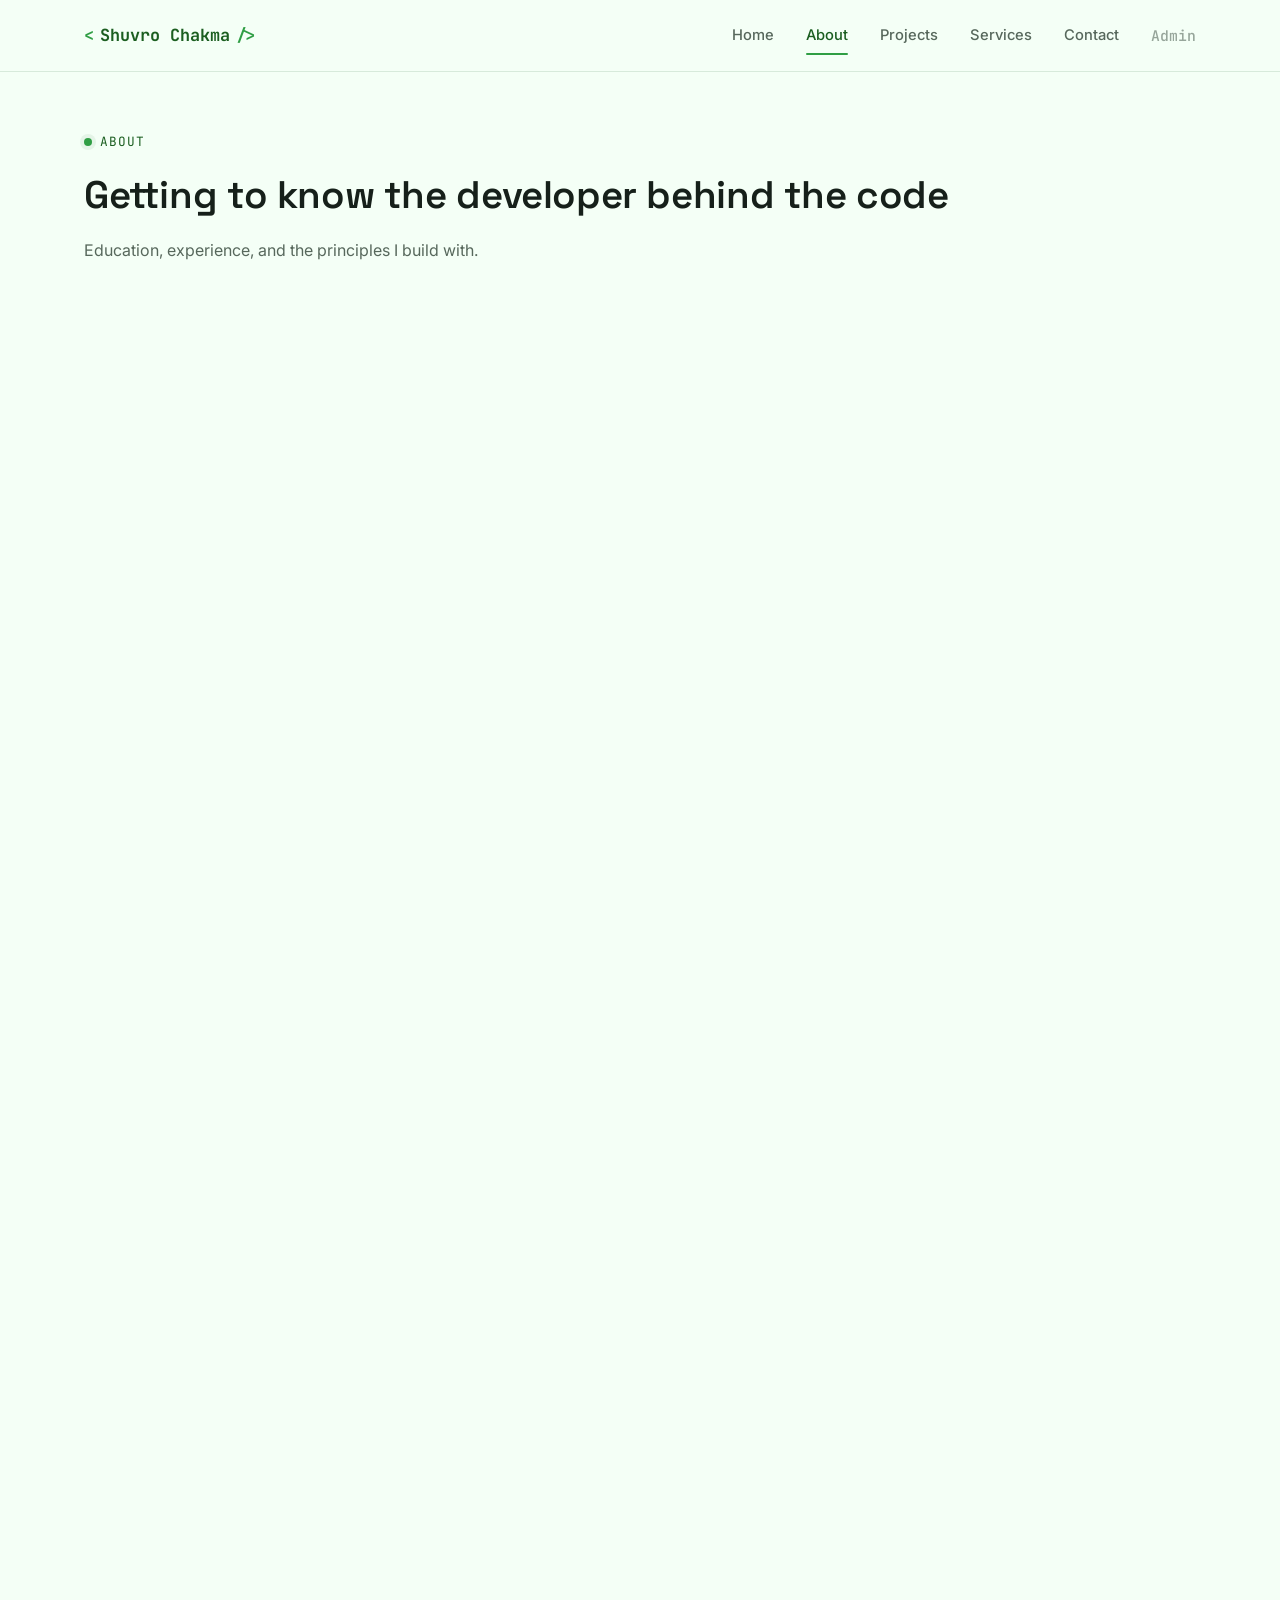
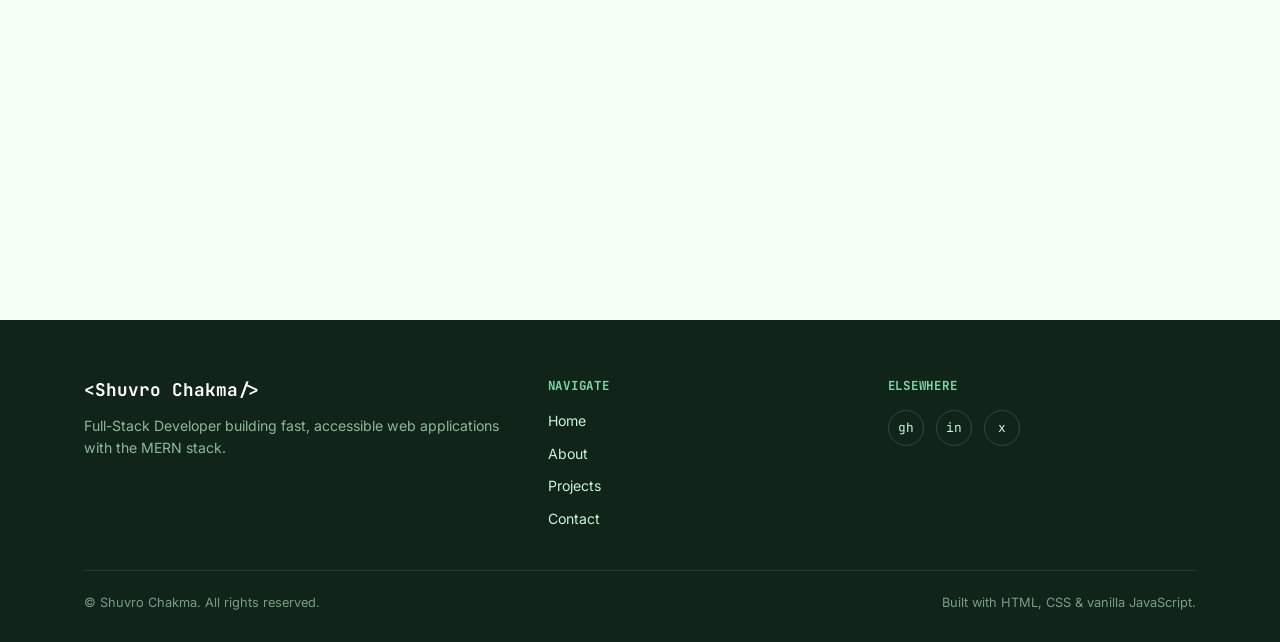
==== About.html @ 1647ba87 "portfolio done" ====
<!DOCTYPE html>
<html lang="en">
<head>
<meta charset="UTF-8">
<meta name="viewport" content="width=device-width, initial-scale=1.0">
<title>About — Shuvro Chakma</title>
<meta name="description" content="About Shuvro Chakma: education, experience, and working philosophy.">
<link rel="preconnect" href="https://fonts.googleapis.com">
<link href="https://fonts.googleapis.com/css2?family=Space+Grotesk:wght@500;600;700&family=Inter:wght@400;500;600&family=JetBrains+Mono:wght@400;500;700&display=swap" rel="stylesheet">
<link rel="stylesheet" href="css/style.css">
<link rel="stylesheet" href="css/responsive.css">
</head>
<body>

<header class="navbar">
  <div class="container">
    <a href="homepage.html" class="brand"><span class="bracket">&lt;</span>Shuvro Chakma<span class="bracket">/&gt;</span></a>
    <nav class="nav-links" id="nav-links">
      <a href="homepage.html">Home</a>
      <a href="about.html" aria-current="page">About</a>
      <a href="projects.html">Projects</a>
      <a href="homepage.html#services">Services</a>
      <a href="homepage.html#contact">Contact</a>
      <a href="admin.html" class="admin-link">Admin</a>
    </nav>
    <button class="nav-toggle" aria-label="Toggle navigation menu" aria-expanded="false">
      <span></span><span></span><span></span>
    </button>
  </div>
</header>

<main>
  <section class="page-hero">
    <div class="container">
      <p class="eyebrow">About</p>
      <h1 class="section-title">Getting to know the developer behind the code</h1>
      <p class="section-sub">Education, experience, and the principles I build with.</p>
    </div>
  </section>

  <section class="section reveal">
    <div class="container about-grid">
      <div>
        <div class="photo-frame" data-profile-photo>
          <span class="photo-placeholder">
            No photo set yet.<br>Add one from the <a href="admin.html" style="color:var(--accent-dark); text-decoration:underline;">Admin panel</a>.
          </span>
        </div>
      </div>

      <div>
        <div class="about-block">
          <h3>Overview</h3>
          <p>I'm a Full-Stack Developer with interest in the Frontend Development using React, Node.js and Express on the backend, and MongoDB for data. I like projects where I can own a feature from the database schema through to the pixels on screen.</p>
          <p>Outside of client and personal projects, I spend time reading through other people's code, refining small UI details, and keeping my tooling (Git, Vite, Postman) sharp so the actual building goes faster.</p>
        </div>

        <div class="about-block">
          <h3>Education</h3>
          <div class="timeline">
            <div class="timeline-item">
              <div class="timeline-date">2018 — 2022</div>
              <div class="timeline-role">B.Sc. in Computer Science & Engineering</div>
              <div class="timeline-org">Technology Unit -  University of Dhaka</div>
              <p style="color:var(--text-muted); font-size:0.9rem;">Focused on web technologies, database systems, and software engineering practices.</p>
            </div>
            <!-- <div class="timeline-item">
              <div class="timeline-date">2025</div>
              <div class="timeline-role">MERN Stack Certification</div>
              <div class="timeline-org">Online / Self-paced</div>
              <p style="color:var(--text-muted); font-size:0.9rem;">Hands-on certification covering React, Node.js, Express, and MongoDB fundamentals through advanced patterns.</p>
            </div> -->
          </div>
        </div>

        <div class="about-block">
          <h3>Experience</h3>
          <div class="timeline">
            <div class="timeline-item">
              <div class="timeline-date">2023 — Present</div>
              <div class="timeline-role">Web Developer (Freelance)</div>
              <div class="timeline-org">Self-employed</div>
              <ul>
                <li>Built frontend and shipped web applications for small business clients.</li>
                <li>Designed REST APIs and authentication flows using Node.js, Express, and JWT.</li>
                <li>Delivered responsive React frontends styled with Tailwind CSS and Bootstrap.</li>
              </ul>
            </div>
            <div class="timeline-item">
              <div class="timeline-date">2024 — 2025</div>
              <div class="timeline-role">Business Development Executive and Web Analyst</div>
              <div class="timeline-org">Core Dhaka</div>
              <ul>
                <li>Supported business operations and web project execution by bridging client requirements, business strategy, and technical delivery for agency projects.
                </li>
                <li>Worked closely with clients and internal teams to clarify requirements, document needs, prioritize tasks, and align project outcomes with brand, sales, and operational goals.
                </li>
                <li>Prepared structured project information, technical specifications, and progress updates to support decision-making and smooth execution.</li>
                <li>Led the development and launch of the company landing page using WordPress and Elementor, improving SEO readiness, conversion flow, and lead generation support.</li>
                <li>Led the development and launch of the company landing page using WordPress and Elementor, improving SEO readiness, conversion flow, and lead generation support.</li>
                <li>Coordinated a luxury jewelry e-commerce platform project from UI planning to frontend integration using React and TypeScript, ensuring clear communication between business and technical priorities.
                </li>
                <li>Handled correspondence and client communication professionally, maintaining organized project records and follow-ups.</li>
                <li>Demonstrated ownership, adaptability, and willingness to learn new tools while supporting both business development and technical execution.</li>
              </ul>
            </div>
          </div>
        </div>

        <div class="about-block">
          <h3>Strengths & working philosophy</h3>
          <div class="strengths-grid">
            <div class="strength-card"><h4>Detail-oriented</h4><p style="color:var(--text-muted); font-size:0.85rem;">I sweat small UX and edge-case details others skip.</p></div>
            <div class="strength-card"><h4>Clear communicator</h4><p style="color:var(--text-muted); font-size:0.85rem;">I explain technical trade-offs in plain language.</p></div>
            <div class="strength-card"><h4>Fast learner</h4><p style="color:var(--text-muted); font-size:0.85rem;">Comfortable picking up new tools and APIs quickly.</p></div>
            <div class="strength-card"><h4>Ship-focused</h4><p style="color:var(--text-muted); font-size:0.85rem;">I favor working software over perfect plans.</p></div>
          </div>
        </div>
      </div>
    </div>
  </section>
</main>

<footer class="footer">
  <div class="container">
    <div class="footer-grid">
      <div>
        <div class="footer-brand">&lt;Shuvro Chakma/&gt;</div>
        <p>Full-Stack Developer building fast, accessible web applications with the MERN stack.</p>
      </div>
      <div>
        <h4>Navigate</h4>
        <div class="footer-links">
          <a href="homepage.html">Home</a>
          <a href="about.html">About</a>
          <a href="projects.html">Projects</a>
          <a href="homepage.html#contact">Contact</a>
        </div>
      </div>
      <div>
        <h4>Elsewhere</h4>
        <div class="footer-social">
          <a href="#" aria-label="GitHub">gh</a>
          <a href="#" aria-label="LinkedIn">in</a>
          <a href="#" aria-label="Twitter / X">x</a>
        </div>
      </div>
    </div>
    <div class="footer-bottom">
      <span>© <span data-year></span> Shuvro Chakma. All rights reserved.</span>
      <span>Built with HTML, CSS & vanilla JavaScript.</span>
    </div>
  </div>
</footer>

<button class="back-to-top" aria-label="Back to top">↑</button>

<script src="js/app.js"></script>
</body>
</html>
---- css/style.css ----
/* ============================================
   PORTFOLIO STYLESHEET
   Theme: Developer / Terminal-inspired, green & white
   ============================================ */

/* ---- Design tokens ---- */
:root {
  --bg: #F4FFF6;
  --bg-alt: #E8F5E9;
  --surface: #FFFFFF;
  --border: #D7EADB;
  --text: #16201A;
  --text-muted: #57685C;
  --accent: #2F9E44;
  --accent-dark: #1B5E20;
  --accent-light: #E4F4E7;
  --accent-soft: #CFEAD6;
  --code-bg: #10241A;
  --code-text: #C9F4D6;
  --radius-sm: 6px;
  --radius-md: 12px;
  --radius-lg: 20px;
  --shadow-sm: 0 1px 3px rgba(20, 60, 30, 0.08);
  --shadow-md: 0 8px 24px rgba(20, 60, 30, 0.10);
  --shadow-lg: 0 20px 48px rgba(20, 60, 30, 0.14);
  --font-display: 'Space Grotesk', 'Segoe UI', sans-serif;
  --font-body: 'Inter', 'Segoe UI', sans-serif;
  --font-mono: 'JetBrains Mono', 'Courier New', monospace;
  --max-width: 1160px;
  --nav-height: 72px;
}

/* ---- Reset ---- */
* { margin: 0; padding: 0; box-sizing: border-box; }

html {
  scroll-behavior: smooth;
  font-size: 100%;
}

@media (prefers-reduced-motion: reduce) {
  html { scroll-behavior: auto; }
  *, *::before, *::after {
    animation-duration: 0.01ms !important;
    animation-iteration-count: 1 !important;
    transition-duration: 0.01ms !important;
  }
}

body {
  font-family: var(--font-body);
  color: var(--text);
  background: var(--bg);
  line-height: 1.6;
  -webkit-font-smoothing: antialiased;
}

img { max-width: 100%; display: block; }
a { color: inherit; text-decoration: none; }
ul { list-style: none; }
button { font-family: inherit; cursor: pointer; }
input, textarea, select { font-family: inherit; }

:focus-visible {
  outline: 2px solid var(--accent-dark);
  outline-offset: 3px;
}

.container {
  max-width: var(--max-width);
  margin: 0 auto;
  padding: 0 24px;
}

.eyebrow {
  font-family: var(--font-mono);
  font-size: 0.8rem;
  letter-spacing: 0.08em;
  text-transform: uppercase;
  color: var(--accent-dark);
  display: inline-flex;
  align-items: center;
  gap: 8px;
  margin-bottom: 12px;
}
.eyebrow::before {
  content: "";
  width: 8px;
  height: 8px;
  border-radius: 50%;
  background: var(--accent);
  box-shadow: 0 0 0 4px var(--accent-light);
}

.section-title {
  font-family: var(--font-display);
  font-size: clamp(1.8rem, 3vw, 2.4rem);
  font-weight: 600;
  letter-spacing: -0.01em;
  margin-bottom: 12px;
}

.section-sub {
  color: var(--text-muted);
  max-width: 60ch;
  margin-bottom: 40px;
}

.section {
  padding: 96px 0;
}
.section--alt { background: var(--bg-alt); }

/* ---- Buttons ---- */
.btn {
  display: inline-flex;
  align-items: center;
  gap: 8px;
  padding: 13px 24px;
  border-radius: var(--radius-sm);
  font-weight: 600;
  font-size: 0.95rem;
  border: 1px solid transparent;
  transition: transform 0.15s ease, box-shadow 0.15s ease, background 0.15s ease;
}
.btn:hover { transform: translateY(-2px); }
.btn-primary {
  background: var(--accent-dark);
  color: #fff;
  box-shadow: var(--shadow-sm);
}
.btn-primary:hover { background: #164a1a; box-shadow: var(--shadow-md); }
.btn-outline {
  background: transparent;
  color: var(--accent-dark);
  border-color: var(--accent-dark);
}
.btn-outline:hover { background: var(--accent-light); }
.btn-ghost {
  background: var(--surface);
  color: var(--text);
  border-color: var(--border);
}
.btn-ghost:hover { border-color: var(--accent); color: var(--accent-dark); }
.btn-sm { padding: 8px 14px; font-size: 0.82rem; }
.btn-danger { background: #C0392B; color: #fff; }
.btn-danger:hover { background: #a5301f; }

/* ---- Navbar ---- */
.navbar {
  position: sticky;
  top: 0;
  z-index: 100;
  height: var(--nav-height);
  display: flex;
  align-items: center;
  background: rgba(244, 255, 246, 0.85);
  backdrop-filter: blur(10px);
  border-bottom: 1px solid var(--border);
}
.navbar .container {
  display: flex;
  align-items: center;
  justify-content: space-between;
  width: 100%;
}
.brand {
  font-family: var(--font-mono);
  font-weight: 700;
  font-size: 1.05rem;
  color: var(--accent-dark);
  display: flex;
  align-items: center;
  gap: 6px;
}
.brand .bracket { color: var(--accent); }

.nav-links {
  display: flex;
  gap: 32px;
  align-items: center;
}
.nav-links a {
  font-size: 0.92rem;
  font-weight: 500;
  color: var(--text-muted);
  position: relative;
  padding: 4px 0;
  transition: color 0.15s ease;
}
.nav-links a:hover,
.nav-links a[aria-current="page"] { color: var(--accent-dark); }
.nav-links a[aria-current="page"]::after {
  content: "";
  position: absolute;
  left: 0; right: 0; bottom: -4px;
  height: 2px;
  background: var(--accent);
  border-radius: 2px;
}

.nav-toggle {
  display: none;
  flex-direction: column;
  gap: 5px;
  background: none;
  border: none;
  padding: 8px;
}
.nav-toggle span {
  width: 22px;
  height: 2px;
  background: var(--text);
  border-radius: 2px;
}

/* ---- Hero ---- */
.hero {
  padding: 88px 0 96px;
  overflow: hidden;
}
.hero .container {
  display: grid;
  grid-template-columns: 1.05fr 0.95fr;
  gap: 56px;
  align-items: center;
}
.hero-name {
  font-family: var(--font-display);
  font-size: clamp(2.4rem, 5vw, 3.6rem);
  font-weight: 700;
  line-height: 1.08;
  letter-spacing: -0.02em;
  margin-bottom: 14px;
}
.hero-name .accent-text { color: var(--accent-dark); }
.hero-title {
  font-family: var(--font-mono);
  font-size: 1.05rem;
  color: var(--accent-dark);
  margin-bottom: 20px;
}
.hero-title .cursor {
  display: inline-block;
  width: 9px;
  height: 1.05em;
  background: var(--accent);
  margin-left: 3px;
  animation: blink 1s steps(1) infinite;
  vertical-align: -0.15em;
}
@keyframes blink { 50% { opacity: 0; } }

.hero-summary {
  color: var(--text-muted);
  max-width: 52ch;
  margin-bottom: 32px;
  font-size: 1.02rem;
}
.hero-cta {
  display: flex;
  flex-wrap: wrap;
  gap: 14px;
}

/* Terminal signature panel */
.terminal {
  background: var(--code-bg);
  border-radius: var(--radius-lg);
  box-shadow: var(--shadow-lg);
  overflow: hidden;
  transform: rotate(1deg);
  transition: transform 0.4s ease;
}
.terminal:hover { transform: rotate(0deg); }
.terminal-bar {
  display: flex;
  align-items: center;
  gap: 8px;
  padding: 12px 16px;
  background: rgba(255,255,255,0.04);
}
.terminal-dot {
  width: 11px; height: 11px; border-radius: 50%;
}
.terminal-dot--r { background: #FF5F56; }
.terminal-dot--y { background: #FFBD2E; }
.terminal-dot--g { background: #27C93F; }
.terminal-title {
  margin-left: 8px;
  font-family: var(--font-mono);
  font-size: 0.78rem;
  color: #9FB8A6;
}
.terminal-body {
  padding: 24px 22px 30px;
  font-family: var(--font-mono);
  font-size: 0.88rem;
  line-height: 1.75;
  color: var(--code-text);
}
.terminal-body .line { white-space: pre-wrap; }
.tk-key { color: #7FD7A4; }
.tk-str { color: #E9C46A; }
.tk-fn { color: #78C6FF; }
.tk-cmt { color: #5F8069; }
.tk-punc { color: #C9F4D6; }

/* ---- About ---- */
.about-grid {
  display: grid;
  grid-template-columns: 300px 1fr;
  gap: 56px;
  align-items: start;
}
.photo-frame {
  position: relative;
  width: 100%;
  aspect-ratio: 1 / 1;
  border-radius: var(--radius-lg);
  overflow: hidden;
  background: var(--accent-light);
  border: 1px solid var(--border);
  box-shadow: var(--shadow-md);
}
.photo-frame img {
  width: 100%; height: 100%; object-fit: cover;
}
.photo-frame .photo-placeholder {
  width: 100%; height: 100%;
  display: flex; align-items: center; justify-content: center;
  flex-direction: column;
  gap: 10px;
  color: var(--accent-dark);
  font-family: var(--font-mono);
  font-size: 0.85rem;
  text-align: center;
  padding: 20px;
}

.about-block { margin-bottom: 36px; }
.about-block:last-child { margin-bottom: 0; }
.about-block h3 {
  font-family: var(--font-display);
  font-size: 1.25rem;
  margin-bottom: 14px;
}
.about-block p { color: var(--text-muted); margin-bottom: 10px; }

.timeline {
  border-left: 2px solid var(--accent-soft);
  padding-left: 24px;
  display: flex;
  flex-direction: column;
  gap: 26px;
}
.timeline-item { position: relative; }
.timeline-item::before {
  content: "";
  position: absolute;
  left: -30px;
  top: 4px;
  width: 12px; height: 12px;
  border-radius: 50%;
  background: var(--accent);
  border: 3px solid var(--bg);
  box-shadow: 0 0 0 2px var(--accent-soft);
}
.timeline-date {
  font-family: var(--font-mono);
  font-size: 0.78rem;
  color: var(--accent-dark);
}
.timeline-role { font-weight: 600; margin: 2px 0 4px; }
.timeline-org { color: var(--text-muted); font-size: 0.92rem; margin-bottom: 6px; }
.timeline-item ul { margin-top: 6px; padding-left: 18px; list-style: disc; color: var(--text-muted); font-size: 0.92rem; }
.timeline-item li { margin-bottom: 4px; }

.strengths-grid {
  display: grid;
  grid-template-columns: repeat(auto-fit, minmax(160px, 1fr));
  gap: 14px;
}
.strength-card {
  background: var(--surface);
  border: 1px solid var(--border);
  border-radius: var(--radius-md);
  padding: 18px;
}
.strength-card h4 { font-size: 0.95rem; margin-bottom: 6px; }
.strength-card p { font-size: 0.85rem; margin: 0; }

/* ---- Skills ---- */
.skills-tabs {
  display: flex;
  gap: 10px;
  margin-bottom: 32px;
  flex-wrap: wrap;
}
.skills-grid {
  display: grid;
  grid-template-columns: repeat(auto-fill, minmax(230px, 1fr));
  gap: 18px;
}
.skill-card {
  background: var(--surface);
  border: 1px solid var(--border);
  border-radius: var(--radius-md);
  padding: 18px 20px;
  transition: transform 0.15s ease, box-shadow 0.15s ease, border-color 0.15s ease;
}
.skill-card:hover {
  transform: translateY(-3px);
  box-shadow: var(--shadow-md);
  border-color: var(--accent-soft);
}
.skill-card-top {
  display: flex;
  align-items: center;
  gap: 12px;
  margin-bottom: 12px;
}
.skill-icon {
  width: 36px; height: 36px;
  border-radius: 8px;
  background: var(--accent-light);
  display: flex; align-items: center; justify-content: center;
  font-family: var(--font-mono);
  font-weight: 700;
  color: var(--accent-dark);
  font-size: 0.85rem;
  flex-shrink: 0;
}
.skill-name { font-weight: 600; font-size: 0.95rem; }
.skill-bar-track {
  height: 6px;
  border-radius: 4px;
  background: var(--accent-light);
  overflow: hidden;
}
.skill-bar-fill {
  height: 100%;
  background: linear-gradient(90deg, var(--accent), var(--accent-dark));
  border-radius: 4px;
}
.skill-level {
  font-family: var(--font-mono);
  font-size: 0.72rem;
  color: var(--text-muted);
  margin-top: 6px;
  text-align: right;
}
.skills-category-label {
  font-family: var(--font-mono);
  font-size: 0.85rem;
  color: var(--accent-dark);
  margin: 40px 0 16px;
  text-transform: uppercase;
  letter-spacing: 0.06em;
}
.skills-category-label:first-of-type { margin-top: 0; }

/* ---- Projects ---- */
.filter-bar {
  display: flex;
  gap: 10px;
  flex-wrap: wrap;
  margin-bottom: 36px;
}
.filter-btn {
  background: var(--surface);
  border: 1px solid var(--border);
  border-radius: 999px;
  padding: 9px 18px;
  font-size: 0.85rem;
  font-weight: 500;
  color: var(--text-muted);
  transition: all 0.15s ease;
}
.filter-btn:hover { border-color: var(--accent); color: var(--accent-dark); }
.filter-btn.active {
  background: var(--accent-dark);
  color: #fff;
  border-color: var(--accent-dark);
}

.projects-grid {
  display: grid;
  grid-template-columns: repeat(auto-fill, minmax(320px, 1fr));
  gap: 26px;
}
.project-card {
  background: var(--surface);
  border: 1px solid var(--border);
  border-radius: var(--radius-md);
  overflow: hidden;
  display: flex;
  flex-direction: column;
  transition: transform 0.18s ease, box-shadow 0.18s ease;
}
.project-card:hover {
  transform: translateY(-4px);
  box-shadow: var(--shadow-lg);
}
.project-banner {
  width: 100%;
  aspect-ratio: 16/10;
  background: var(--accent-light);
  display: flex; align-items: center; justify-content: center;
  color: var(--accent-dark);
  font-family: var(--font-mono);
  font-size: 0.8rem;
  overflow: hidden;
}
.project-banner img { width: 100%; height: 100%; object-fit: cover; }
.project-body { padding: 20px; display: flex; flex-direction: column; gap: 10px; flex: 1; }
.project-tag {
  align-self: flex-start;
  font-family: var(--font-mono);
  font-size: 0.7rem;
  text-transform: uppercase;
  letter-spacing: 0.05em;
  padding: 4px 10px;
  border-radius: 999px;
  background: var(--accent-light);
  color: var(--accent-dark);
}
.project-title { font-family: var(--font-display); font-size: 1.15rem; font-weight: 600; }
.project-summary { color: var(--text-muted); font-size: 0.9rem; flex: 1; }
.project-tech {
  display: flex; flex-wrap: wrap; gap: 6px;
}
.tech-chip {
  font-family: var(--font-mono);
  font-size: 0.7rem;
  background: var(--bg-alt);
  border: 1px solid var(--border);
  padding: 3px 9px;
  border-radius: 6px;
  color: var(--text-muted);
}
.project-actions {
  display: flex; gap: 10px; margin-top: 6px;
}
.project-actions .btn { flex: 1; justify-content: center; }
.project-more {
  font-size: 0.82rem;
  color: var(--accent-dark);
  font-weight: 600;
  text-align: left;
}
.project-more:hover { text-decoration: underline; }

.empty-state {
  text-align: center;
  padding: 60px 20px;
  color: var(--text-muted);
  font-family: var(--font-mono);
  font-size: 0.9rem;
  border: 1px dashed var(--border);
  border-radius: var(--radius-md);
  grid-column: 1 / -1;
}

/* Project detail modal */
.modal-overlay {
  position: fixed; inset: 0;
  background: rgba(16, 36, 26, 0.55);
  display: none;
  align-items: flex-start;
  justify-content: center;
  padding: 60px 20px;
  overflow-y: auto;
  z-index: 200;
}
.modal-overlay.open { display: flex; }
.modal {
  background: var(--surface);
  border-radius: var(--radius-lg);
  max-width: 680px;
  width: 100%;
  box-shadow: var(--shadow-lg);
  overflow: hidden;
}
.modal-banner {
  width: 100%; aspect-ratio: 16/9;
  background: var(--accent-light);
  overflow: hidden;
}
.modal-banner img { width: 100%; height: 100%; object-fit: cover; }
.modal-body { padding: 30px 32px 36px; }
.modal-close {
  position: absolute;
  top: 16px; right: 16px;
  background: rgba(255,255,255,0.9);
  border: 1px solid var(--border);
  border-radius: 50%;
  width: 34px; height: 34px;
  font-size: 1.1rem;
  line-height: 1;
}
.modal-wrap { position: relative; }
.modal-section { margin-top: 18px; }
.modal-section h4 {
  font-family: var(--font-mono);
  font-size: 0.78rem;
  text-transform: uppercase;
  letter-spacing: 0.06em;
  color: var(--accent-dark);
  margin-bottom: 8px;
}
.modal-section ul { padding-left: 18px; list-style: disc; color: var(--text-muted); font-size: 0.92rem; }
.modal-section li { margin-bottom: 4px; }
.modal-section p { color: var(--text-muted); font-size: 0.92rem; }

/* ---- Services ---- */
.services-grid {
  display: grid;
  grid-template-columns: repeat(auto-fit, minmax(240px, 1fr));
  gap: 20px;
}
.service-card {
  background: var(--surface);
  border: 1px solid var(--border);
  border-radius: var(--radius-md);
  padding: 26px;
  transition: box-shadow 0.15s ease, transform 0.15s ease;
}
.service-card:hover { box-shadow: var(--shadow-md); transform: translateY(-3px); }
.service-icon {
  width: 42px; height: 42px;
  border-radius: 10px;
  background: var(--accent-light);
  color: var(--accent-dark);
  display: flex; align-items: center; justify-content: center;
  font-family: var(--font-mono);
  font-weight: 700;
  margin-bottom: 16px;
}
.service-card h3 { font-size: 1.05rem; margin-bottom: 8px; }
.service-card p { color: var(--text-muted); font-size: 0.9rem; }

/* ---- Testimonials ---- */
.testimonials-grid {
  display: grid;
  grid-template-columns: repeat(auto-fit, minmax(280px, 1fr));
  gap: 20px;
}
.testimonial-card {
  background: var(--surface);
  border: 1px solid var(--border);
  border-radius: var(--radius-md);
  padding: 24px;
}
.testimonial-quote { font-size: 0.95rem; color: var(--text); margin-bottom: 16px; }
.testimonial-quote::before { content: "\201C"; color: var(--accent); font-size: 1.3rem; }
.testimonial-person { display: flex; align-items: center; gap: 12px; }
.testimonial-avatar {
  width: 40px; height: 40px; border-radius: 50%;
  background: var(--accent-light);
  color: var(--accent-dark);
  display: flex; align-items: center; justify-content: center;
  font-weight: 700; font-family: var(--font-mono); font-size: 0.85rem;
}
.testimonial-name { font-weight: 600; font-size: 0.9rem; }
.testimonial-role { font-size: 0.8rem; color: var(--text-muted); }

/* ---- Contact ---- */
.contact-grid {
  display: grid;
  grid-template-columns: 0.9fr 1.1fr;
  gap: 48px;
}
.contact-info-list { display: flex; flex-direction: column; gap: 18px; margin-top: 20px; }
.contact-info-item {
  display: flex; align-items: center; gap: 14px;
  background: var(--surface);
  border: 1px solid var(--border);
  border-radius: var(--radius-md);
  padding: 14px 18px;
}
.contact-info-icon {
  width: 36px; height: 36px;
  border-radius: 8px;
  background: var(--accent-light);
  color: var(--accent-dark);
  display: flex; align-items: center; justify-content: center;
  font-family: var(--font-mono);
  font-size: 0.85rem;
  flex-shrink: 0;
}
.contact-info-label { font-size: 0.75rem; color: var(--text-muted); font-family: var(--font-mono); }
.contact-info-value { font-weight: 600; font-size: 0.92rem; }

.contact-form {
  background: var(--surface);
  border: 1px solid var(--border);
  border-radius: var(--radius-lg);
  padding: 30px;
  box-shadow: var(--shadow-sm);
  display: flex;
  flex-direction: column;
  gap: 18px;
}
.form-row { display: flex; flex-direction: column; gap: 6px; }
.form-row label {
  font-size: 0.8rem;
  font-weight: 600;
  color: var(--text-muted);
}
.form-row input,
.form-row textarea {
  padding: 12px 14px;
  border-radius: var(--radius-sm);
  border: 1px solid var(--border);
  background: var(--bg);
  font-size: 0.92rem;
  color: var(--text);
  transition: border-color 0.15s ease;
}
.form-row input:focus,
.form-row textarea:focus {
  border-color: var(--accent);
}
.form-row textarea { resize: vertical; min-height: 120px; }
.form-error {
  font-size: 0.78rem;
  color: #C0392B;
  min-height: 16px;
}
.form-success {
  background: var(--accent-light);
  border: 1px solid var(--accent-soft);
  color: var(--accent-dark);
  padding: 12px 16px;
  border-radius: var(--radius-sm);
  font-size: 0.88rem;
  display: none;
}
.form-success.show { display: block; }

/* ---- Footer ---- */
.footer {
  background: var(--code-bg);
  color: #C9F4D6;
  padding: 56px 0 28px;
}
.footer-grid {
  display: grid;
  grid-template-columns: 1.4fr 1fr 1fr;
  gap: 32px;
  margin-bottom: 40px;
}
.footer-brand { font-family: var(--font-mono); font-weight: 700; font-size: 1.1rem; color: #fff; margin-bottom: 10px; }
.footer p { color: #8FB89B; font-size: 0.88rem; }
.footer h4 {
  font-family: var(--font-mono);
  font-size: 0.78rem;
  text-transform: uppercase;
  letter-spacing: 0.06em;
  color: #7FD7A4;
  margin-bottom: 14px;
}
.footer-links { display: flex; flex-direction: column; gap: 10px; }
.footer-links a { color: #C9F4D6; font-size: 0.88rem; }
.footer-links a:hover { color: #fff; }
.footer-social { display: flex; gap: 12px; }
.footer-social a {
  width: 36px; height: 36px;
  border-radius: 50%;
  border: 1px solid rgba(255,255,255,0.15);
  display: flex; align-items: center; justify-content: center;
  font-size: 0.8rem;
  font-family: var(--font-mono);
}
.footer-social a:hover { background: var(--accent); border-color: var(--accent); color: #10241A; }
.footer-bottom {
  border-top: 1px solid rgba(255,255,255,0.1);
  padding-top: 22px;
  display: flex;
  justify-content: space-between;
  flex-wrap: wrap;
  gap: 10px;
  font-size: 0.8rem;
  color: #7A9E85;
}

.back-to-top {
  position: fixed;
  bottom: 26px;
  right: 26px;
  width: 46px; height: 46px;
  border-radius: 50%;
  background: var(--accent-dark);
  color: #fff;
  display: flex; align-items: center; justify-content: center;
  box-shadow: var(--shadow-md);
  border: none;
  font-size: 1.1rem;
  opacity: 0;
  pointer-events: none;
  transform: translateY(10px);
  transition: opacity 0.2s ease, transform 0.2s ease;
  z-index: 90;
}
.back-to-top.visible { opacity: 1; pointer-events: auto; transform: translateY(0); }

/* ---- Page hero (about/projects pages) ---- */
.page-hero {
  padding: 56px 0 20px;
}

/* ---- Scroll reveal ---- */
.reveal {
  opacity: 0;
  transform: translateY(18px);
  transition: opacity 0.6s ease, transform 0.6s ease;
}
.reveal.in-view { opacity: 1; transform: translateY(0); }

/* ---- Admin link (subtle) ---- */
.admin-link {
  font-family: var(--font-mono);
  font-size: 0.72rem;
  color: var(--text-muted);
  opacity: 0.6;
}
.admin-link:hover { opacity: 1; }

/* ============================================
   ADMIN PANEL — additional styles
   ============================================ */
.admin-shell {
  max-width: 880px;
  margin: 0 auto;
  padding: 48px 24px 100px;
}
.admin-header { margin-bottom: 36px; }
.admin-header h1 { font-family: var(--font-display); font-size: 2rem; margin-bottom: 8px; }
.admin-header p { color: var(--text-muted); }
.admin-back {
  display: inline-flex;
  align-items: center;
  gap: 6px;
  font-family: var(--font-mono);
  font-size: 0.82rem;
  color: var(--accent-dark);
  margin-bottom: 18px;
}
.admin-back:hover { text-decoration: underline; }

.admin-card {
  background: var(--surface);
  border: 1px solid var(--border);
  border-radius: var(--radius-lg);
  padding: 30px;
  margin-bottom: 36px;
  box-shadow: var(--shadow-sm);
}
.admin-card h2 {
  font-family: var(--font-display);
  font-size: 1.3rem;
  margin-bottom: 6px;
}
.admin-card > p.admin-card-sub {
  color: var(--text-muted);
  font-size: 0.88rem;
  margin-bottom: 22px;
}

.admin-form-grid {
  display: grid;
  grid-template-columns: 1fr 1fr;
  gap: 18px;
}
.admin-form-grid .form-row--full { grid-column: 1 / -1; }

.form-row select {
  padding: 12px 14px;
  border-radius: var(--radius-sm);
  border: 1px solid var(--border);
  background: var(--bg);
  font-size: 0.92rem;
  color: var(--text);
}
.form-hint { font-size: 0.76rem; color: var(--text-muted); }

.image-upload-row {
  display: flex;
  align-items: center;
  gap: 16px;
  flex-wrap: wrap;
}
.image-preview {
  width: 120px;
  aspect-ratio: 16/10;
  border-radius: var(--radius-sm);
  overflow: hidden;
  background: var(--accent-light);
  border: 1px dashed var(--border);
}
.image-preview img { width: 100%; height: 100%; object-fit: cover; }

.admin-form-actions {
  display: flex;
  gap: 12px;
  margin-top: 6px;
  grid-column: 1 / -1;
}

.admin-status {
  font-size: 0.85rem;
  padding: 10px 16px;
  border-radius: var(--radius-sm);
  background: var(--accent-light);
  color: var(--accent-dark);
  border: 1px solid var(--accent-soft);
  margin-bottom: 20px;
  opacity: 0;
  height: 0;
  overflow: hidden;
  transition: opacity 0.2s ease;
}
.admin-status.show { opacity: 1; height: auto; padding: 10px 16px; margin-bottom: 20px; }
.admin-status--error { background: #FBEAE8; color: #C0392B; border-color: #F3C6C0; }

.admin-row {
  display: flex;
  align-items: center;
  justify-content: space-between;
  gap: 14px;
  padding: 14px 4px;
  border-bottom: 1px solid var(--border);
  flex-wrap: wrap;
}
.admin-row:last-child { border-bottom: none; }
.admin-row-main {
  display: flex;
  align-items: center;
  gap: 12px;
  flex-wrap: wrap;
}
.admin-row-summary { color: var(--text-muted); font-size: 0.85rem; }
.admin-row-actions { display: flex; gap: 8px; }

.photo-manager {
  display: flex;
  align-items: center;
  gap: 24px;
  flex-wrap: wrap;
}
.photo-manager .photo-frame { width: 140px; height: 140px; flex-shrink: 0; }
.photo-manager-controls { display: flex; flex-direction: column; gap: 10px; }

.admin-utility-row {
  display: flex;
  gap: 12px;
  flex-wrap: wrap;
}

@media (max-width: 640px) {
  .admin-form-grid { grid-template-columns: 1fr; }
}

.form-success.form-error-banner {
  background: #FBEAE8;
  border-color: #F3C6C0;
  color: #C0392B;
}
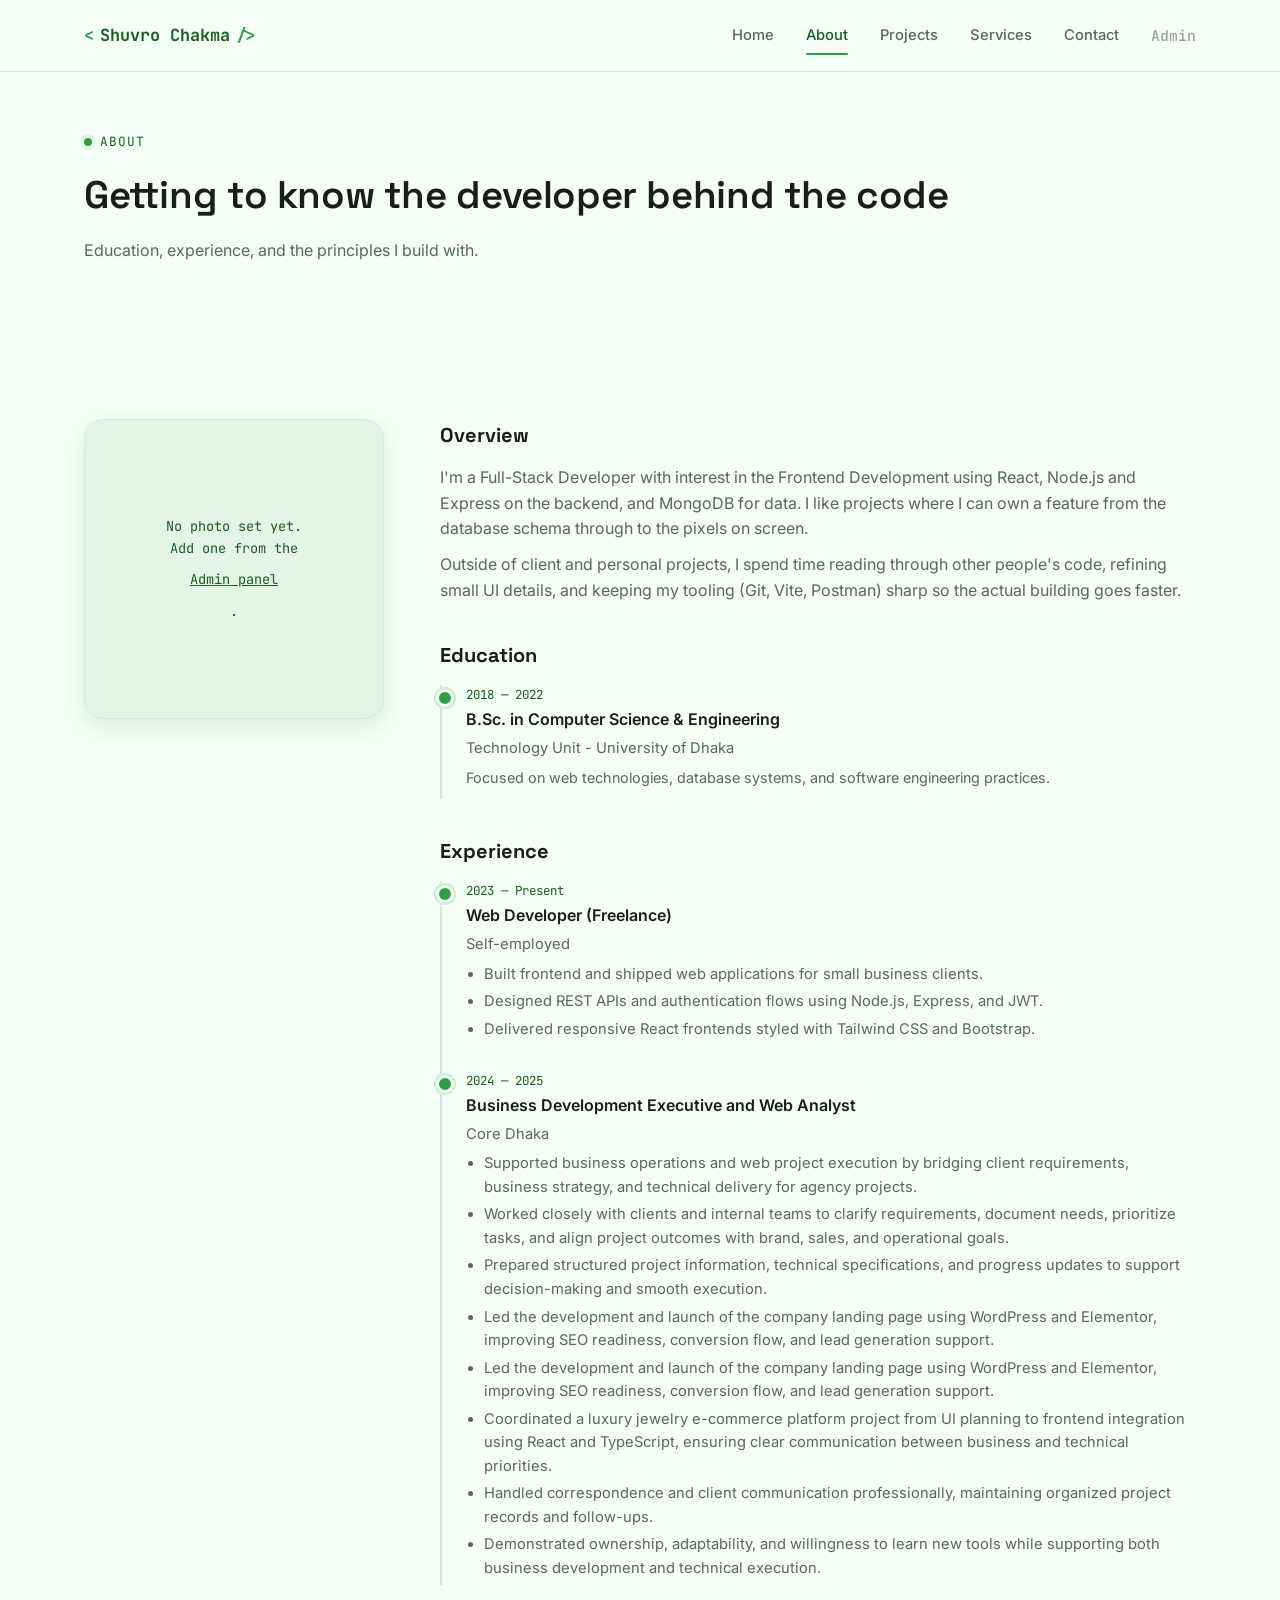
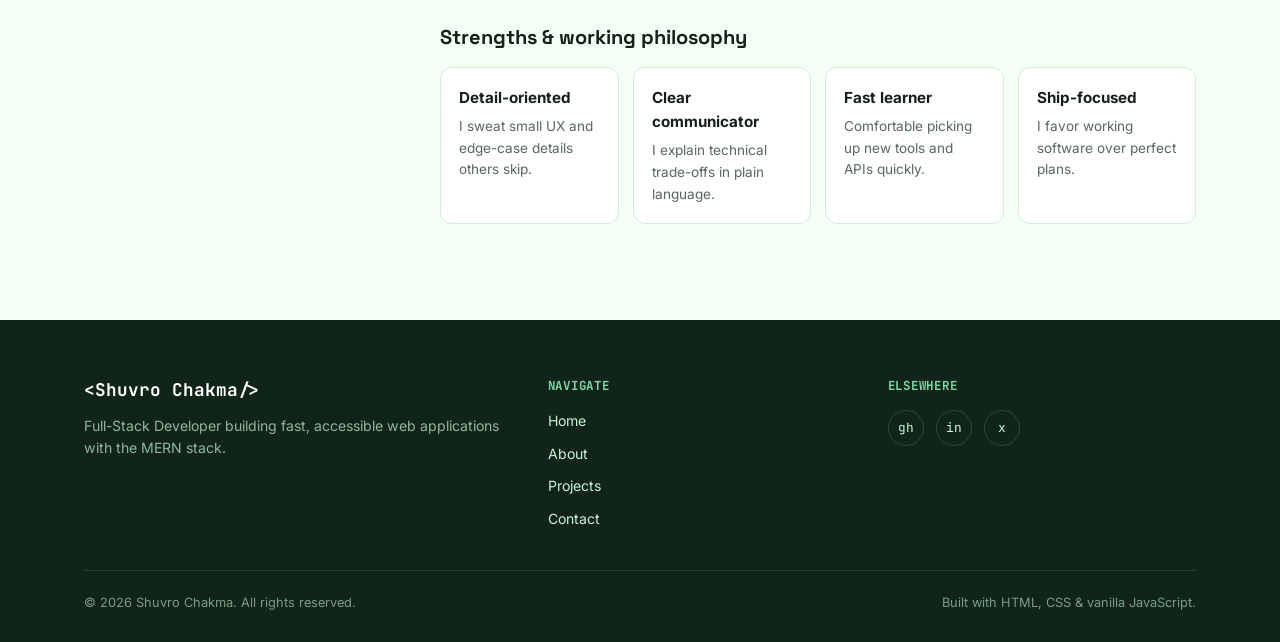
==== commit b7d7ae4e: "fix error" ====
--- a/About.html
+++ b/About.html
@@ -8,20 +8,20 @@
 <link rel="preconnect" href="https://fonts.googleapis.com">
 <link href="https://fonts.googleapis.com/css2?family=Space+Grotesk:wght@500;600;700&family=Inter:wght@400;500;600&family=JetBrains+Mono:wght@400;500;700&display=swap" rel="stylesheet">
 <link rel="stylesheet" href="css/style.css">
-<link rel="stylesheet" href="css/responsive.css">
+<link rel="stylesheet" href="css/Responsive.css">
 </head>
 <body>
 
 <header class="navbar">
   <div class="container">
-    <a href="homepage.html" class="brand"><span class="bracket">&lt;</span>Shuvro Chakma<span class="bracket">/&gt;</span></a>
+    <a href="index.html" class="brand"><span class="bracket">&lt;</span>Shuvro Chakma<span class="bracket">/&gt;</span></a>
     <nav class="nav-links" id="nav-links">
-      <a href="homepage.html">Home</a>
-      <a href="about.html" aria-current="page">About</a>
-      <a href="projects.html">Projects</a>
-      <a href="homepage.html#services">Services</a>
-      <a href="homepage.html#contact">Contact</a>
-      <a href="admin.html" class="admin-link">Admin</a>
+      <a href="index.html">Home</a>
+      <a href="About.html" aria-current="page">About</a>
+      <a href="Projects.html">Projects</a>
+      <a href="index.html#services">Services</a>
+      <a href="index.html#contact">Contact</a>
+      <a href="Admin.html" class="admin-link">Admin</a>
     </nav>
     <button class="nav-toggle" aria-label="Toggle navigation menu" aria-expanded="false">
       <span></span><span></span><span></span>
@@ -43,7 +43,7 @@
       <div>
         <div class="photo-frame" data-profile-photo>
           <span class="photo-placeholder">
-            No photo set yet.<br>Add one from the <a href="admin.html" style="color:var(--accent-dark); text-decoration:underline;">Admin panel</a>.
+            No photo set yet.<br>Add one from the <a href="Admin.html" style="color:var(--accent-dark); text-decoration:underline;">Admin panel</a>.
           </span>
         </div>
       </div>
@@ -131,10 +131,10 @@
       <div>
         <h4>Navigate</h4>
         <div class="footer-links">
-          <a href="homepage.html">Home</a>
-          <a href="about.html">About</a>
-          <a href="projects.html">Projects</a>
-          <a href="homepage.html#contact">Contact</a>
+          <a href="index.html">Home</a>
+          <a href="About.html">About</a>
+          <a href="Projects.html">Projects</a>
+          <a href="index.html#contact">Contact</a>
         </div>
       </div>
       <div>
@@ -155,6 +155,6 @@
 
 <button class="back-to-top" aria-label="Back to top">↑</button>
 
-<script src="js/app.js"></script>
+<script src="js/App.js"></script>
 </body>
 </html>
--- a/css/Responsive.css
+++ b/css/Responsive.css
@@ -0,0 +1,47 @@
+/* ============================================
+   RESPONSIVE.CSS — mobile-first breakpoints
+   ============================================ */
+
+@media (max-width: 960px) {
+  .hero .container { grid-template-columns: 1fr; gap: 44px; }
+  .terminal { order: -1; transform: rotate(0deg); max-width: 480px; margin: 0 auto; }
+  .about-grid { grid-template-columns: 1fr; }
+  .photo-frame { max-width: 260px; margin: 0 auto; }
+  .contact-grid { grid-template-columns: 1fr; }
+  .footer-grid { grid-template-columns: 1fr 1fr; }
+}
+
+@media (max-width: 760px) {
+  .nav-links {
+    position: fixed;
+    top: var(--nav-height);
+    left: 0; right: 0;
+    background: var(--bg);
+    border-bottom: 1px solid var(--border);
+    flex-direction: column;
+    align-items: flex-start;
+    padding: 20px 24px 28px;
+    gap: 18px;
+    transform: translateY(-8px);
+    opacity: 0;
+    pointer-events: none;
+    transition: opacity 0.18s ease, transform 0.18s ease;
+  }
+  .nav-links.open { opacity: 1; transform: translateY(0); pointer-events: auto; }
+  .nav-toggle { display: flex; }
+
+  .section { padding: 64px 0; }
+  .hero { padding: 48px 0 64px; }
+
+  .footer-grid { grid-template-columns: 1fr; gap: 28px; }
+  .footer-bottom { flex-direction: column; align-items: flex-start; }
+}
+
+@media (max-width: 520px) {
+  .hero-cta { flex-direction: column; align-items: stretch; }
+  .hero-cta .btn { justify-content: center; }
+  .skills-grid { grid-template-columns: 1fr; }
+  .projects-grid { grid-template-columns: 1fr; }
+  .modal-body { padding: 22px 20px 28px; }
+  .strengths-grid { grid-template-columns: 1fr 1fr; }
+}
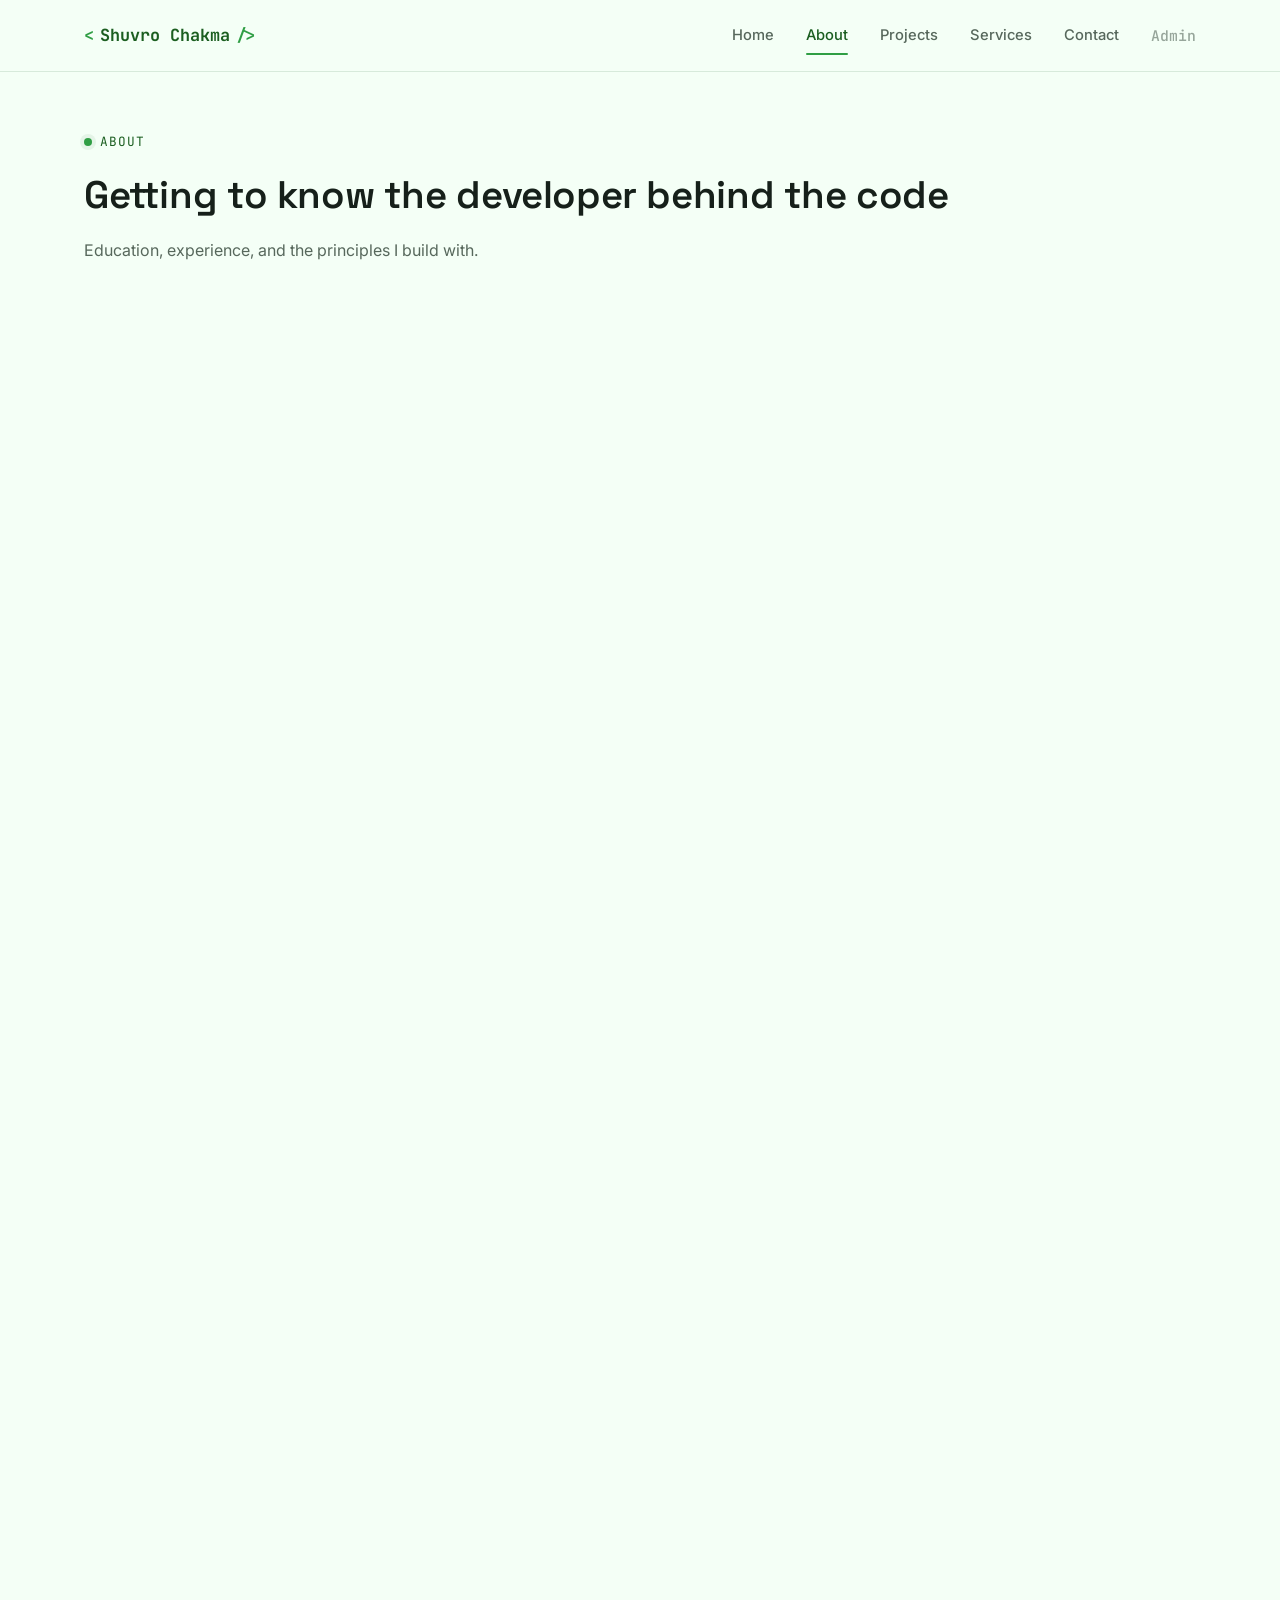
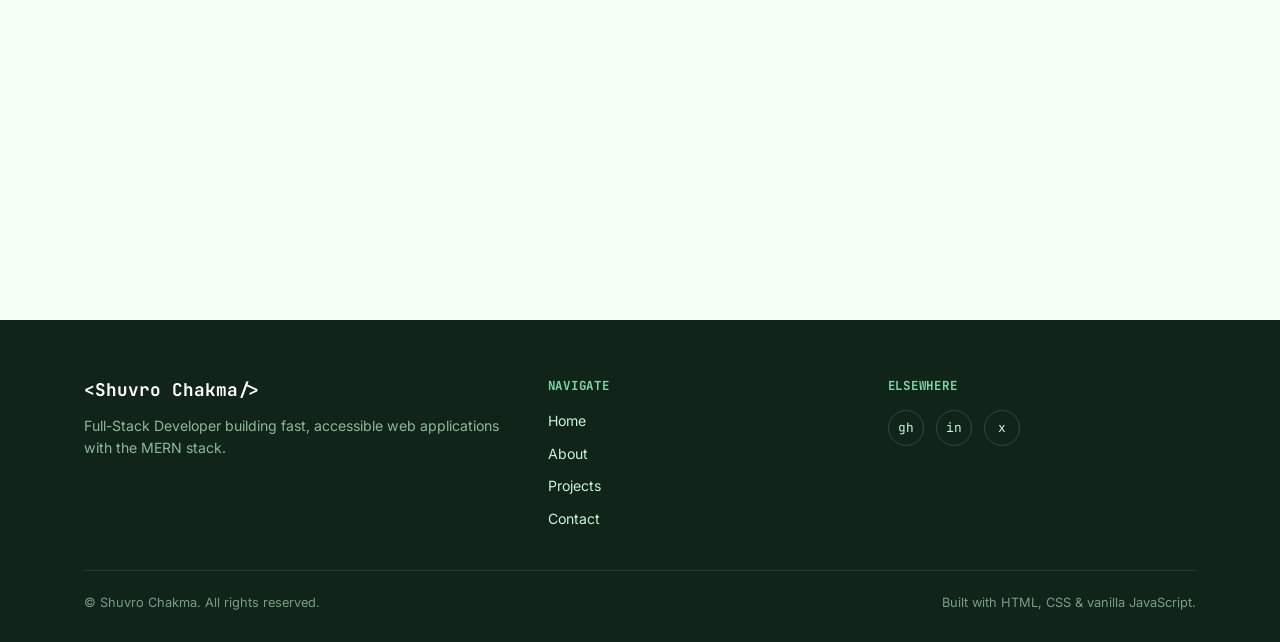
==== commit e4f8d3aa: "fix" ====
--- a/About.html
+++ b/About.html
@@ -8,7 +8,7 @@
 <link rel="preconnect" href="https://fonts.googleapis.com">
 <link href="https://fonts.googleapis.com/css2?family=Space+Grotesk:wght@500;600;700&family=Inter:wght@400;500;600&family=JetBrains+Mono:wght@400;500;700&display=swap" rel="stylesheet">
 <link rel="stylesheet" href="css/style.css">
-<link rel="stylesheet" href="css/Responsive.css">
+<link rel="stylesheet" href="css/responsive.css">
 </head>
 <body>
 
@@ -155,6 +155,6 @@
 
 <button class="back-to-top" aria-label="Back to top">↑</button>
 
-<script src="js/App.js"></script>
+<script src="js/app.js"></script>
 </body>
 </html>
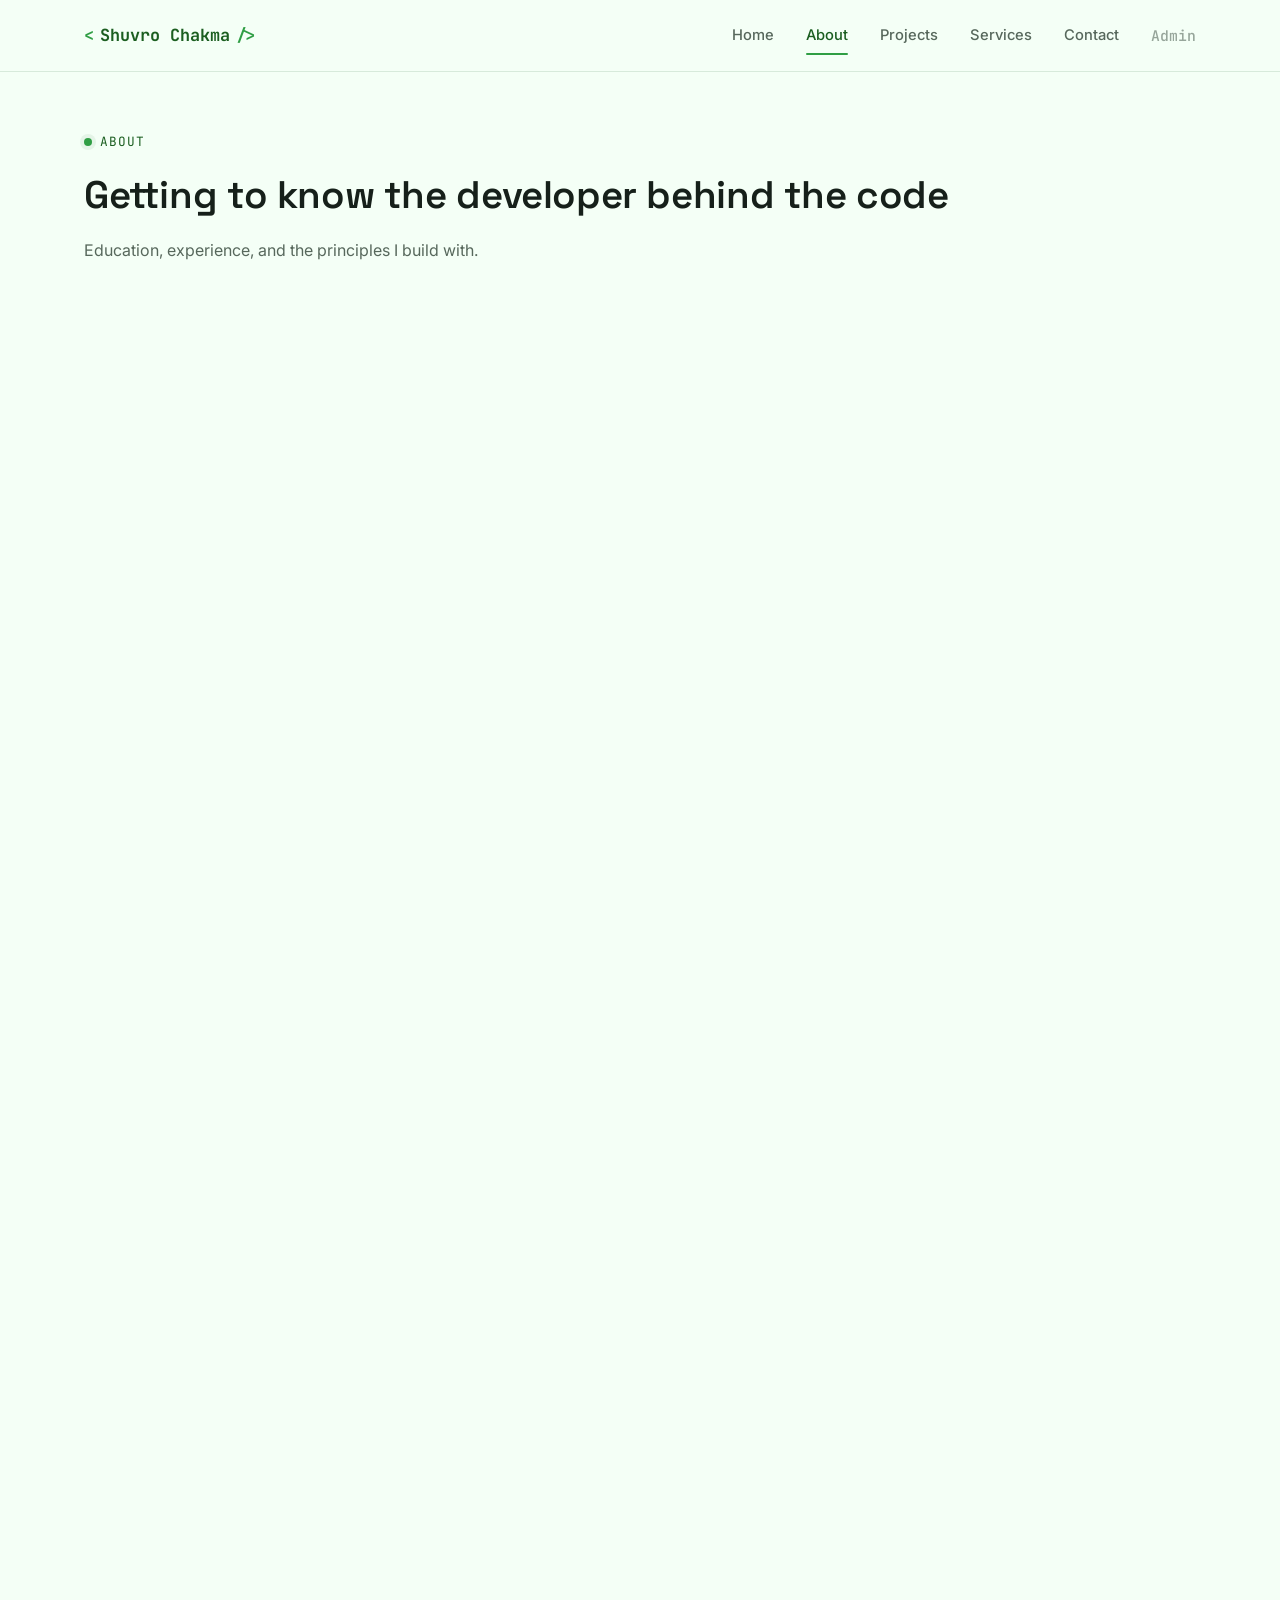
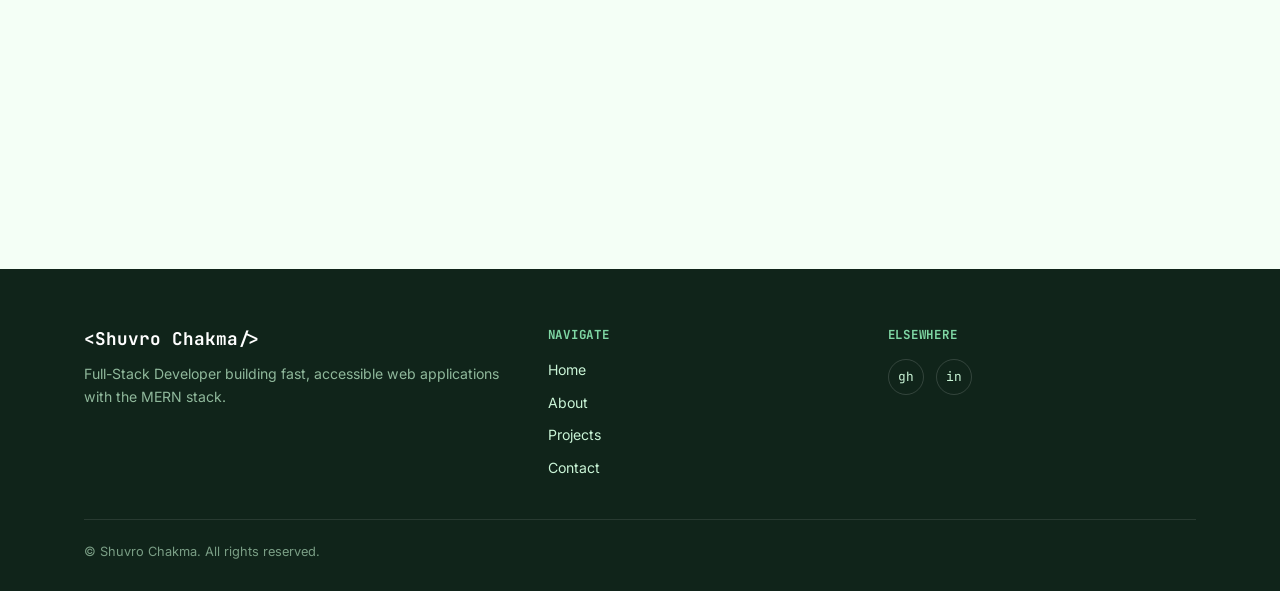
==== commit 2c9dabd8: "fixed errors" ====
--- a/About.html
+++ b/About.html
@@ -17,11 +17,11 @@
     <a href="index.html" class="brand"><span class="bracket">&lt;</span>Shuvro Chakma<span class="bracket">/&gt;</span></a>
     <nav class="nav-links" id="nav-links">
       <a href="index.html">Home</a>
-      <a href="About.html" aria-current="page">About</a>
-      <a href="Projects.html">Projects</a>
+      <a href="about.html" aria-current="page">About</a>
+      <a href="projects.html">Projects</a>
       <a href="index.html#services">Services</a>
       <a href="index.html#contact">Contact</a>
-      <a href="Admin.html" class="admin-link">Admin</a>
+      <a href="admin.html" class="admin-link">Admin</a>
     </nav>
     <button class="nav-toggle" aria-label="Toggle navigation menu" aria-expanded="false">
       <span></span><span></span><span></span>
@@ -43,7 +43,7 @@
       <div>
         <div class="photo-frame" data-profile-photo>
           <span class="photo-placeholder">
-            No photo set yet.<br>Add one from the <a href="Admin.html" style="color:var(--accent-dark); text-decoration:underline;">Admin panel</a>.
+            No photo set yet.<br>Add one from the <a href="admin.html" style="color:var(--accent-dark); text-decoration:underline;">Admin panel</a>.
           </span>
         </div>
       </div>
@@ -64,12 +64,6 @@
               <div class="timeline-org">Technology Unit -  University of Dhaka</div>
               <p style="color:var(--text-muted); font-size:0.9rem;">Focused on web technologies, database systems, and software engineering practices.</p>
             </div>
-            <!-- <div class="timeline-item">
-              <div class="timeline-date">2025</div>
-              <div class="timeline-role">MERN Stack Certification</div>
-              <div class="timeline-org">Online / Self-paced</div>
-              <p style="color:var(--text-muted); font-size:0.9rem;">Hands-on certification covering React, Node.js, Express, and MongoDB fundamentals through advanced patterns.</p>
-            </div> -->
           </div>
         </div>
 
@@ -96,7 +90,6 @@
                 <li>Worked closely with clients and internal teams to clarify requirements, document needs, prioritize tasks, and align project outcomes with brand, sales, and operational goals.
                 </li>
                 <li>Prepared structured project information, technical specifications, and progress updates to support decision-making and smooth execution.</li>
-                <li>Led the development and launch of the company landing page using WordPress and Elementor, improving SEO readiness, conversion flow, and lead generation support.</li>
                 <li>Led the development and launch of the company landing page using WordPress and Elementor, improving SEO readiness, conversion flow, and lead generation support.</li>
                 <li>Coordinated a luxury jewelry e-commerce platform project from UI planning to frontend integration using React and TypeScript, ensuring clear communication between business and technical priorities.
                 </li>
@@ -132,23 +125,21 @@
         <h4>Navigate</h4>
         <div class="footer-links">
           <a href="index.html">Home</a>
-          <a href="About.html">About</a>
-          <a href="Projects.html">Projects</a>
+          <a href="about.html">About</a>
+          <a href="projects.html">Projects</a>
           <a href="index.html#contact">Contact</a>
         </div>
       </div>
       <div>
         <h4>Elsewhere</h4>
         <div class="footer-social">
-          <a href="#" aria-label="GitHub">gh</a>
-          <a href="#" aria-label="LinkedIn">in</a>
-          <a href="#" aria-label="Twitter / X">x</a>
+          <a href="https://github.com/ShuvroChakma" aria-label="GitHub">gh</a>
+          <a href="https://www.linkedin.com/in/shuvro-chakma-394086244" aria-label="LinkedIn">in</a>
         </div>
       </div>
     </div>
     <div class="footer-bottom">
       <span>© <span data-year></span> Shuvro Chakma. All rights reserved.</span>
-      <span>Built with HTML, CSS & vanilla JavaScript.</span>
     </div>
   </div>
 </footer>
